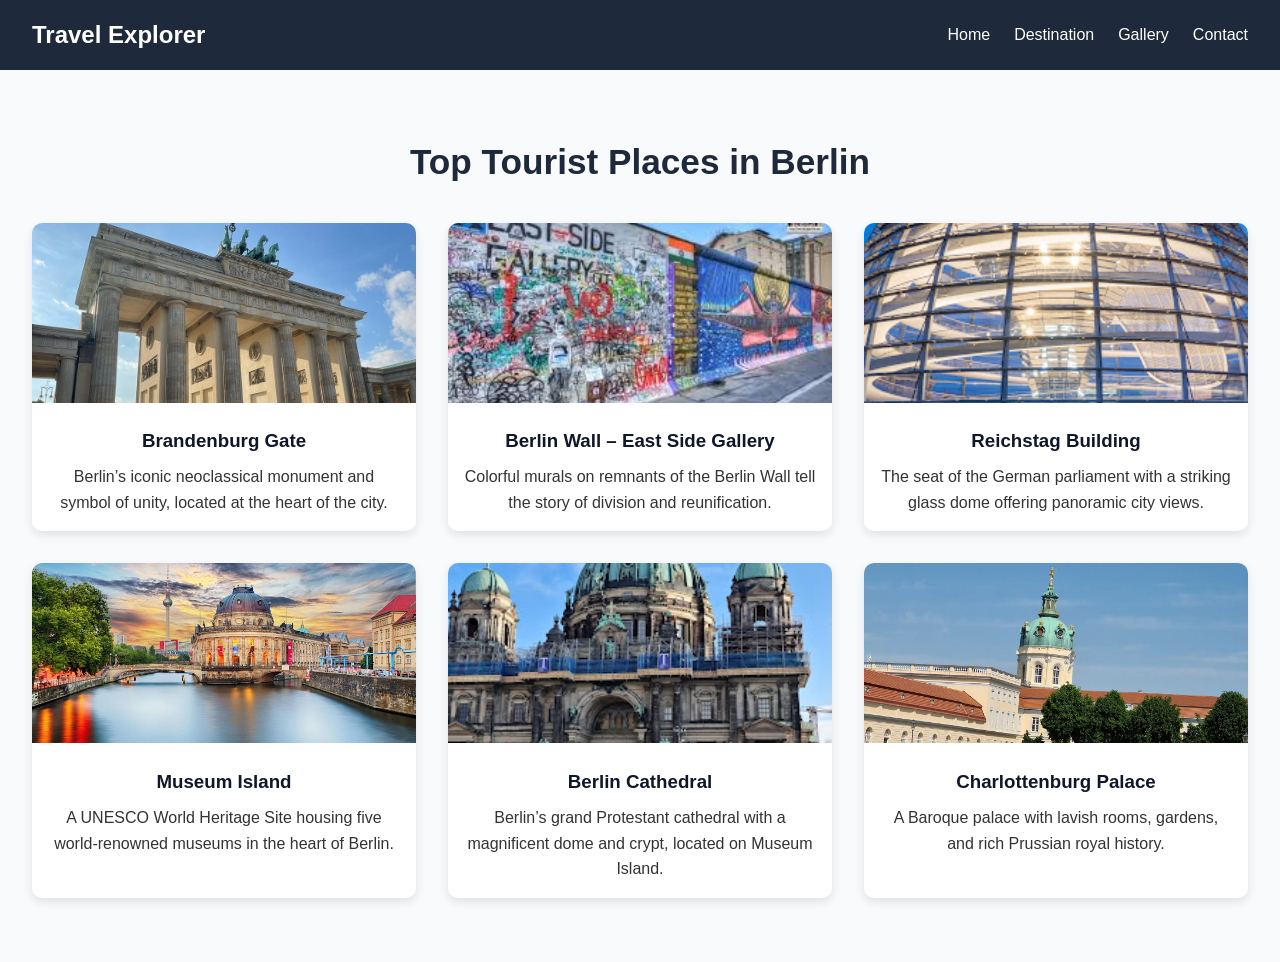
==== src/berlin.html @ fa01a7d5 "New Project" ====
<!DOCTYPE html>
<html lang="en">
  <head>
    <meta charset="UTF-8" />
    <meta name="viewport" content="width=device-width, initial-scale=1.0" />
    <title>Berlin</title>
    <link rel="stylesheet" href="style.css" />
  </head>
  <body>
    <nav id="navbar">
      <div class="logo">Travel Explorer</div>
      <ul class="nav-links">
        <li><a href="index.html">Home</a></li>
        <li><a href="Destination.html">Destination</a></li>
        <li><a href="Gallery.html">Gallery</a></li>
        <li><a href="Contact.html">Contact</a></li>
      </ul>
    </nav>
    <section id="berlin" class="section">
      <h2>Top Tourist Places in Berlin</h2>
      <div class="card-container">
        <!-- 1. Brandenburg Gate -->
        <div class="card">
          <img src="../imgs/berlin/gate.jpg" alt="Brandenburg Gate" />
          <div class="card-content">
            <h3><b>Brandenburg Gate</b></h3>
            <p>
              Berlin’s iconic neoclassical monument and symbol of unity, located
              at the heart of the city.
            </p>
          </div>
        </div>

        <!-- 2. Berlin Wall & East Side Gallery -->
        <div class="card">
          <img src="../imgs/berlin/East Side Gallery.jpg" alt="Berlin Wall" />
          <div class="card-content">
            <h3><b>Berlin Wall – East Side Gallery</b></h3>
            <p>
              Colorful murals on remnants of the Berlin Wall tell the story of
              division and reunification.
            </p>
          </div>
        </div>

        <!-- 3. Reichstag Building -->
        <div class="card">
          <img
            src="../imgs/berlin/Reichstag Building.jpg"
            alt="Reichstag Building"
          />
          <div class="card-content">
            <h3><b>Reichstag Building</b></h3>
            <p>
              The seat of the German parliament with a striking glass dome
              offering panoramic city views.
            </p>
          </div>
        </div>

        <!-- 4. Museum Island -->
        <div class="card">
          <img src="../imgs/berlin/Museum Island.jpg" alt="Museum Island" />
          <div class="card-content">
            <h3><b>Museum Island</b></h3>
            <p>
              A UNESCO World Heritage Site housing five world-renowned museums
              in the heart of Berlin.
            </p>
          </div>
        </div>

        <!-- 5. Berlin Cathedral (Berliner Dom) -->
        <div class="card">
          <img
            src="../imgs/berlin/Berlin Cathedral.jpg"
            alt="Berlin Cathedral"
          />
          <div class="card-content">
            <h3><b>Berlin Cathedral</b></h3>
            <p>
              Berlin’s grand Protestant cathedral with a magnificent dome and
              crypt, located on Museum Island.
            </p>
          </div>
        </div>

        <!-- 6. Charlottenburg Palace -->
        <div class="card">
          <img
            src="../imgs/berlin/Charlottenburg Palace.webp"
            alt="Charlottenburg Palace"
          />
          <div class="card-content">
            <h3><b>Charlottenburg Palace</b></h3>
            <p>
              A Baroque palace with lavish rooms, gardens, and rich Prussian
              royal history.
            </p>
          </div>
        </div>
      </div>
    </section>
  </body>
</html>
---- src/style.css ----
/* General Reset and Base Styling */
* {
  margin: 0;
  padding: 0;
  box-sizing: border-box;
  font-family: "Segoe UI", sans-serif;
}

body {
  background-color: #ffffff;
  color: #333;
  line-height: 1.6;
}

/* Navbar */
nav#navbar {
  background-color: #1e293b;
  color: white;
  display: flex;
  justify-content: space-between;
  align-items: center;
  padding: 1rem 2rem;
  position: sticky;
  top: 0;
  z-index: 1000;
}

.logo {
  font-size: 1.5rem;
  font-weight: bold;
}

.nav-links {
  list-style: none;
  display: flex;
  gap: 1.5rem;
}

.nav-links a {
  text-decoration: none;
  color: white;
  font-weight: 500;
  transition: color 0.3s;
}

.nav-links a:hover {
  color: #38bdf8;
}

/* Hero Section */
.hero {
  background: url(../img/bg.jpg) no-repeat center center/cover;
  color: white;
  padding: 6rem 2rem;
  text-align: center;
}

.hero h1 {
  font-size: 3rem;
  margin-bottom: 1rem;
}

.hero p {
  font-size: 1.1rem;
  max-width: 900px;
  margin: auto;
  background-color: rgba(0, 0, 0, 0.4);
  padding: 1.5rem;
  border-radius: 10px;
}

/* Section Styling */
.section {
  padding: 4rem 2rem;
  text-align: center;
  background-color: #f9fafb;
}

.section h2 {
  font-size: 2.2rem;
  color: #1e293b;
  margin-bottom: 2rem;
}

/* Card Layout */
.card-container {
  display: grid;
  grid-template-columns: repeat(auto-fit, minmax(300px, 1fr));
  gap: 2rem;
  margin-top: 2rem;
  
}

.card {
  background-color: white;
  border-radius: 10px;
  box-shadow: 0 4px 10px rgba(0, 0, 0, 0.1);
  overflow: hidden;
  transition: transform 0.3s;
}

.card:hover {
  transform: scale(1.03);
}

.card img {
  width: 100%;
  height: 180px;
  object-fit: cover;
}

.card-content {
  padding: 1rem;
}

.card-content h3 {
  margin-bottom: 0.5rem;
  color: #0f172a;
}

/* Gallery Section */
.gallery-grid {
  display: grid;
  grid-template-columns: repeat(auto-fit, minmax(220px, 1fr));
  gap: 1rem;
  margin-top: 2rem;
}

.gallery-grid img {
  width: 100%;
  height: 200px;
  object-fit: cover;
  border-radius: 10px;
  transition: transform 0.3s;
}

.gallery-grid img:hover {
  transform: scale(1.05);
}

/* Contact Section */
#contact-form {
  display: flex;
  flex-direction: column;
  gap: 1rem;
  max-width: 500px;
  margin: 2rem auto;
}

#contact-form input,
#contact-form textarea {
  padding: 0.75rem;
  border: 1px solid #ccc;
  border-radius: 8px;
  font-size: 1rem;
  resize: vertical;
}

#contact-form button {
  padding: 0.75rem;
  background-color: #2563eb;
  color: white;
  font-weight: bold;
  border: none;
  border-radius: 8px;
  cursor: pointer;
  transition: background-color 0.3s;
}

#contact-form button:hover {
  background-color: #1d4ed8;
}

/* Social Links */
.social-links {
  margin-top: 2rem;
}

.social-links a {
  text-decoration: none;
  color: #2563eb;
  margin: 0 0.5rem;
  font-weight: 500;
}

.social-links a:hover {
  text-decoration: underline;
}

/* Responsive Adjustments */
@media (max-width: 600px) {
  .hero h1 {
    font-size: 2.2rem;
  }

  .section h2 {
    font-size: 1.6rem;
  }

  .nav-links {
    flex-direction: column;
    gap: 0.8rem;
  }
}
.text-d-none {
  text-decoration: none;
}
.text-color{
  color: rgb(24, 166, 185);  
}
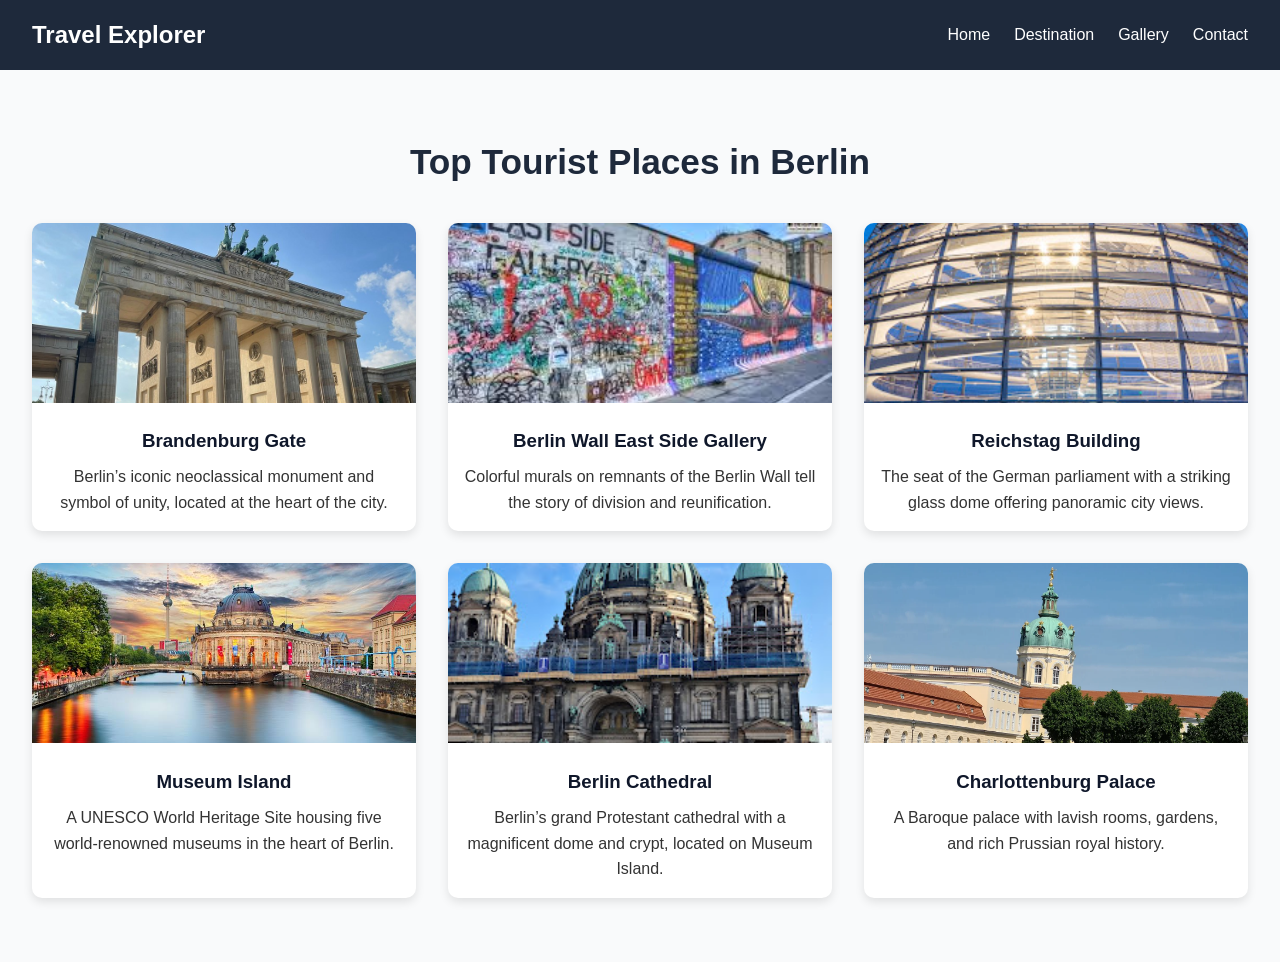
==== commit 63211726: "a" ====
--- a/src/berlin.html
+++ b/src/berlin.html
@@ -35,7 +35,7 @@
         <div class="card">
           <img src="../imgs/berlin/East Side Gallery.jpg" alt="Berlin Wall" />
           <div class="card-content">
-            <h3><b>Berlin Wall – East Side Gallery</b></h3>
+            <h3><b>Berlin Wall East Side Gallery</b></h3>
             <p>
               Colorful murals on remnants of the Berlin Wall tell the story of
               division and reunification.
